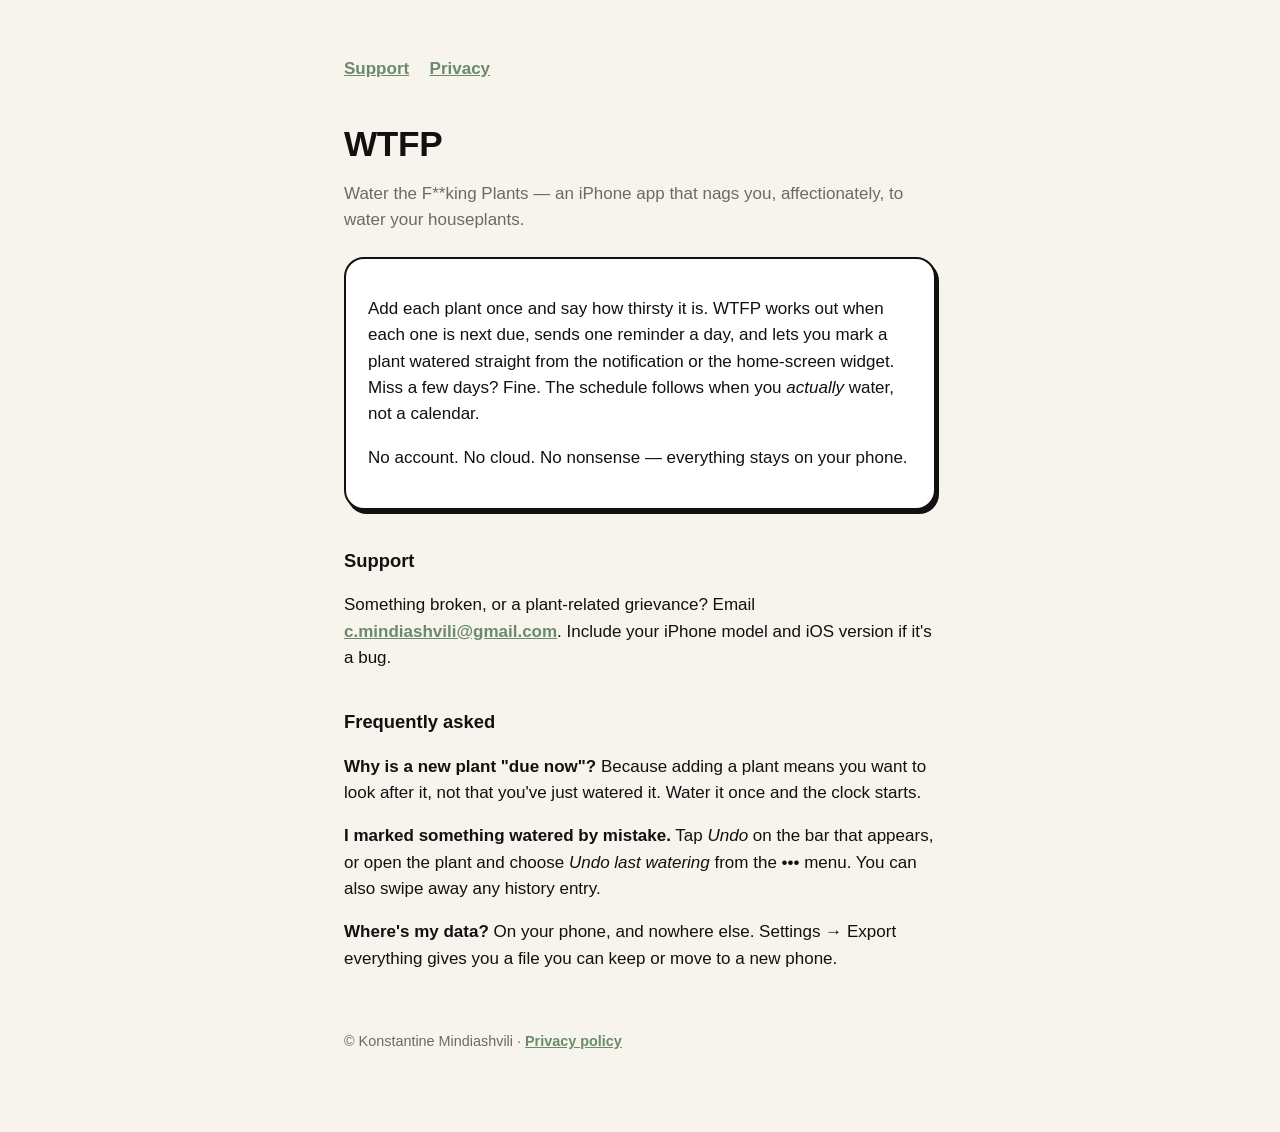
==== index.html @ cea6a82e "WTFP support and privacy pages Co-Authored-By: Claude Fable 5.1 <noreply@anthropic.com>" ====
<!doctype html><html lang="en"><head><meta charset="utf-8"><meta name="viewport" content="width=device-width,initial-scale=1">
<title>WTFP — Water the F**king Plants</title><link rel="stylesheet" href="style.css"></head><body><main>
<nav><a href="./">Support</a><a href="privacy.html">Privacy</a></nav>
<h1>WTFP</h1><p class="sub">Water the F**king Plants — an iPhone app that nags you, affectionately, to water your houseplants.</p>
<div class="card"><p>Add each plant once and say how thirsty it is. WTFP works out when each one is next due, sends one reminder a day, and lets you mark a plant watered straight from the notification or the home-screen widget. Miss a few days? Fine. The schedule follows when you <em>actually</em> water, not a calendar.</p>
<p>No account. No cloud. No nonsense — everything stays on your phone.</p></div>
<h2>Support</h2>
<p>Something broken, or a plant-related grievance? Email <a href="mailto:c.mindiashvili@gmail.com">c.mindiashvili@gmail.com</a>. Include your iPhone model and iOS version if it's a bug.</p>
<h2>Frequently asked</h2>
<p><strong>Why is a new plant "due now"?</strong> Because adding a plant means you want to look after it, not that you've just watered it. Water it once and the clock starts.</p>
<p><strong>I marked something watered by mistake.</strong> Tap <em>Undo</em> on the bar that appears, or open the plant and choose <em>Undo last watering</em> from the ••• menu. You can also swipe away any history entry.</p>
<p><strong>Where's my data?</strong> On your phone, and nowhere else. Settings → Export everything gives you a file you can keep or move to a new phone.</p>
<footer>© Konstantine Mindiashvili · <a href="privacy.html">Privacy policy</a></footer></main></body></html>
---- style.css ----
:root{--paper:#F7F4ED;--ink:#111;--subtle:#6B6A64;--sage:#6A8B6B;--card:#fff}
@media(prefers-color-scheme:dark){:root{--paper:#141412;--ink:#F2EFE8;--subtle:#A9A79E;--sage:#8CAD8B;--card:#24231F}}
*{box-sizing:border-box}body{margin:0;background:var(--paper);color:var(--ink);font:17px/1.55 -apple-system,"Helvetica Neue",Arial,sans-serif}
main{max-width:640px;margin:0 auto;padding:56px 24px 80px}h1{font-size:2.2rem;line-height:1.1;margin:0 0 .3em;letter-spacing:-.01em}
h2{font-size:1.15rem;margin:2em 0 .5em}p,li{color:var(--ink)}.sub{color:var(--subtle)}a{color:var(--sage);font-weight:600}
.card{background:var(--card);border:2px solid var(--ink);border-radius:20px;padding:20px 22px;box-shadow:3px 4px 0 var(--ink);margin:1.4em 0}
nav{margin-bottom:2.5em}nav a{margin-right:1.2em}footer{margin-top:4em;color:var(--subtle);font-size:.9rem}
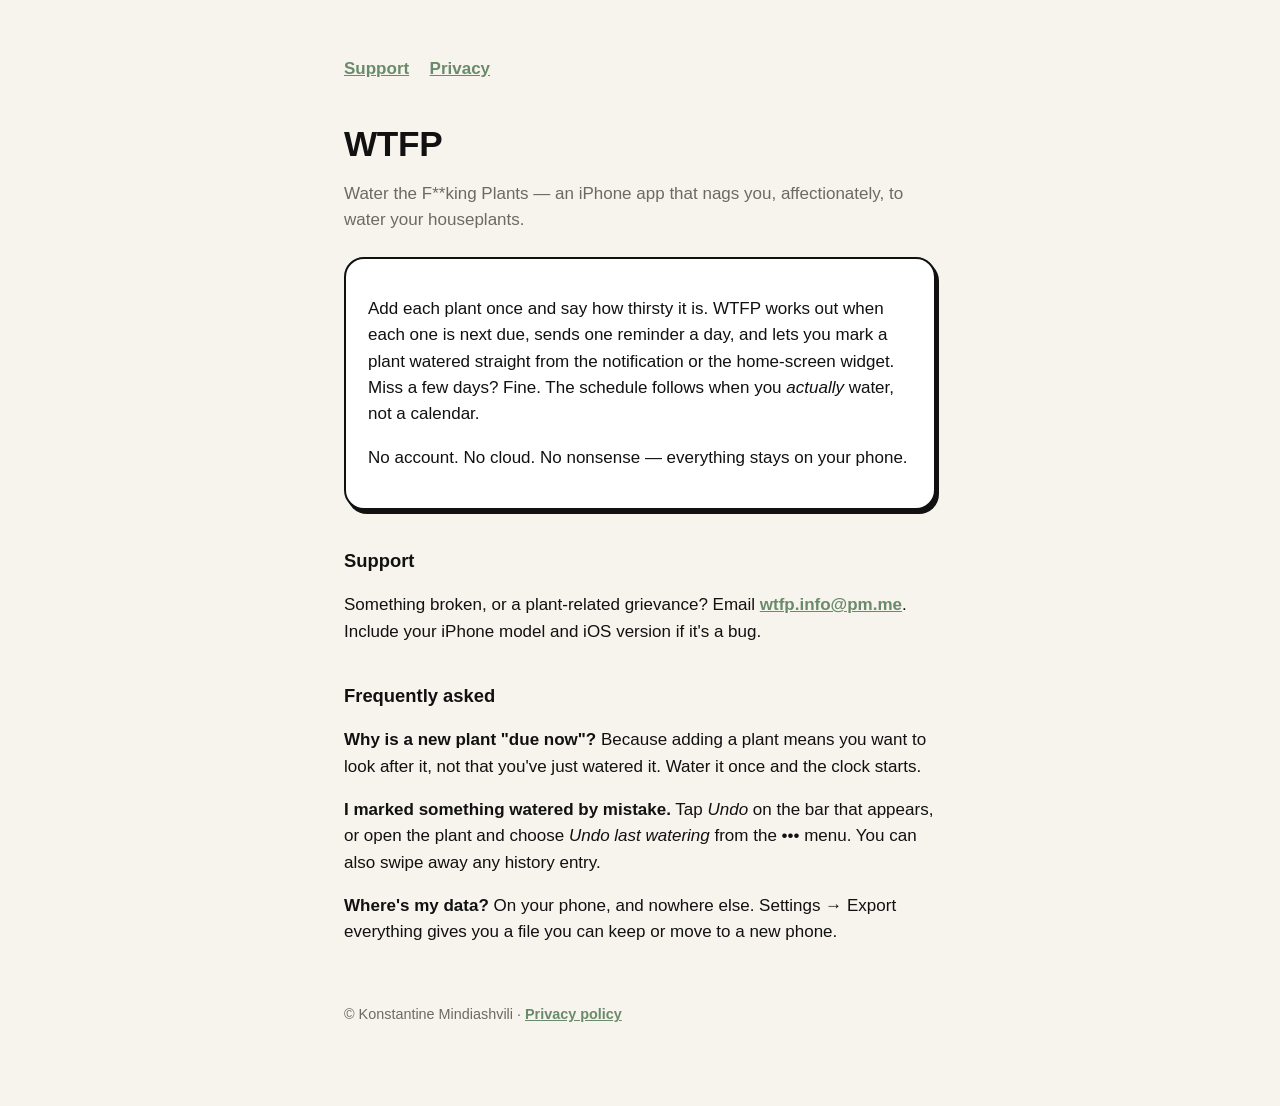
==== commit 52991576: "Use the dedicated support address Co-Authored-By: Claude Fable 5.1 <noreply@anthropic.com>" ====
--- a/index.html
+++ b/index.html
@@ -5,7 +5,7 @@
 <div class="card"><p>Add each plant once and say how thirsty it is. WTFP works out when each one is next due, sends one reminder a day, and lets you mark a plant watered straight from the notification or the home-screen widget. Miss a few days? Fine. The schedule follows when you <em>actually</em> water, not a calendar.</p>
 <p>No account. No cloud. No nonsense — everything stays on your phone.</p></div>
 <h2>Support</h2>
-<p>Something broken, or a plant-related grievance? Email <a href="mailto:c.mindiashvili@gmail.com">c.mindiashvili@gmail.com</a>. Include your iPhone model and iOS version if it's a bug.</p>
+<p>Something broken, or a plant-related grievance? Email <a href="mailto:wtfp.info@pm.me">wtfp.info@pm.me</a>. Include your iPhone model and iOS version if it's a bug.</p>
 <h2>Frequently asked</h2>
 <p><strong>Why is a new plant "due now"?</strong> Because adding a plant means you want to look after it, not that you've just watered it. Water it once and the clock starts.</p>
 <p><strong>I marked something watered by mistake.</strong> Tap <em>Undo</em> on the bar that appears, or open the plant and choose <em>Undo last watering</em> from the ••• menu. You can also swipe away any history entry.</p>
